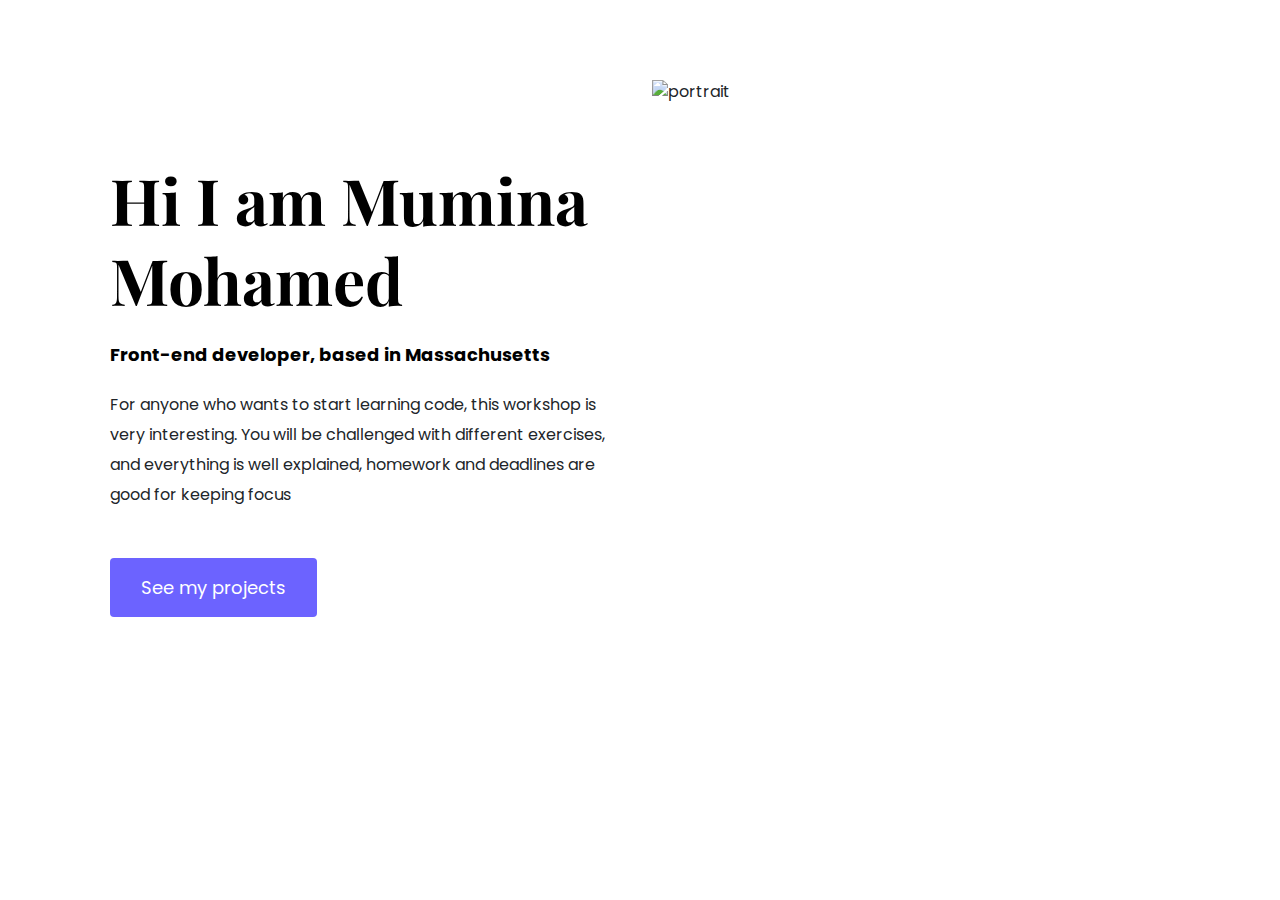
==== about.html @ 8be45987 "made the about page" ====
<!DOCTYPE html>
<html lang="en">
  <head>
    <meta charset="UTF-8" />
    <meta name="viewport" content="width=device-width, initial-scale=1.0" />
    <link
      rel="stylesheet"
      href="https://cdn.jsdelivr.net/npm/bootstrap@5.3.2/dist/css/bootstrap.min.css"
    />
    <link
      href="https://fonts.googleapis.com/css2?family=Playfair+Display:wght@700&amp;family=Poppins:wght@500;700&amp;display=swap"
      rel="stylesheet"
    />
    <link rel="preconnect" href="https://fonts.gstatic.com" />
    <link rel="stylesheet" href="css/style.css" type="text/css" />
    <title>Portfolio</title>
  </head>
  <body>
    <div class="about-section container">
      <div class="row">
        <div class="col-lg-6">
          <div class="about-section content">
            <h1 class="mb-4">Hi I am Mumina Mohamed</h1>
            <h2 class="mb-4">Front-end developer, based in Massachusetts</h2>
            <p class="mb-5">
              For anyone who wants to start learning code, this workshop is very
              interesting. You will be challenged with different exercises, and
              everything is well explained, homework and deadlines are good for
              keeping focus
            </p>
            <a href="" class="btn btn-color">See my projects</a>
          </div>
        </div>
        <div class="col-lg-6">
          <img
            src="https://s3.amazonaws.com/shecodesio-production/uploads/files/000/111/851/original/woman-coding.jpeg?1706040144"
            alt="portrait"
            class="mb-4"
          />
        </div>
      </div>
    </div>

    <script src="https://cdn.jsdelivr.net/npm/bootstrap@5.3.2/dist/js/bootstrap.bundle.min.js"></script>
  </body>
</html>
---- css/style.css ----
:root {
  --branding-color: #272142;
  --color-theme: #6c63ff;
  --secondary-color: #f9f7fe;
  --heading-font-family: "playfair Display", seriff;
  --default-font-family: "poppins", sans seriff;
}

body {
  background: white;
  font-family: var(--default-font-family);
}

.hero {
  text-align: center;
  background: var(--secondary-color);
  padding: 160px 20px;
}
h1,
h2,
h3,
h4,
h5,
h6 {
  color: black;
  font-family: var(--heading-font-family);
  font-weight: bold;
}

h1 {
  font-size: 96px;
  line-height: 1.5;
}
h2 {
  font-size: 64px;
}
p {
  font-size: 16px;
  line-height: 30px;
}
.hero h2 {
  font-weight: normal;
  color: black;
  line-height: 1.4;
  font-size: 24px;
  padding-bottom: 40px;
}
.hero p {
  color: var(--branding-color);
  font-weight: bold;
  margin: 0;
  font-size: 36px;
}
.about-section {
  padding: 80px 20px;
}
.about-section-content {
  margin: 30px;
}
.about-section h1 {
  font-size: 64px;
  font-family: var(--heading-font-family);
  line-height: 80px;
}
.about-section h2 {
  font-size: 18px;
  font-family: var(--default-font-family);
}

.btn-color {
  background: var(--color-theme);
  color: white;
  border-radius: 4px;
  font-size: 18px;
  line-height: 27px;
  padding: 15px 30px;
}

.btn-color-outline {
  color: var(--color-theme);
  border: 1px solid var(--color-theme);
  border-radius: 4px;
  font-size: 18px;
  line-height: 27px;
  padding: 15px 30px;
}

.project-description {
  padding: 120px 60px;
}

@media (max-width: 900px) {
  h1 {
    font-size: 44px;
    line-height: 2;
  }
  h2 {
    font-size: 44px;
  }

  .hero {
    padding: 80px 20px;
  }
  .row {
    justify-content: center;
  }

  .project-description {
    padding: 0;
    text-align: center;
  }
  .about-section {
    text-align: center;
    padding: 0;
  }
  .about-section a {
    margin-bottom: 35px;
  }
}
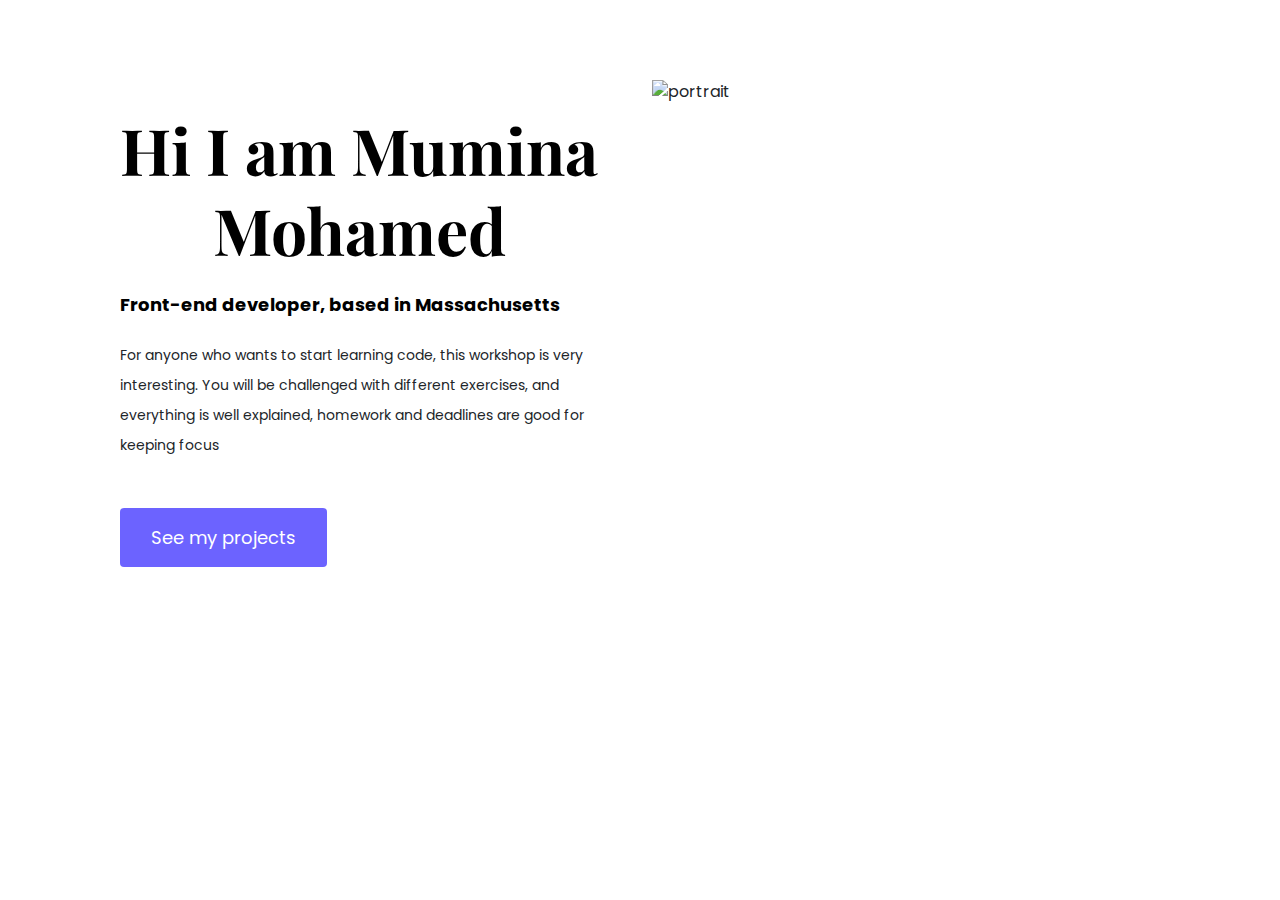
==== commit 3131c442: "worked on the work.html page" ====
--- a/about.html
+++ b/about.html
@@ -16,10 +16,10 @@
     <title>Portfolio</title>
   </head>
   <body>
-    <div class="about-section container">
+    <div class="content-container container">
       <div class="row">
         <div class="col-lg-6">
-          <div class="about-section content">
+          <div class="content">
             <h1 class="mb-4">Hi I am Mumina Mohamed</h1>
             <h2 class="mb-4">Front-end developer, based in Massachusetts</h2>
             <p class="mb-5">
@@ -28,7 +28,7 @@
               everything is well explained, homework and deadlines are good for
               keeping focus
             </p>
-            <a href="" class="btn btn-color">See my projects</a>
+            <a href="work.html" class="btn btn-color">See my projects</a>
           </div>
         </div>
         <div class="col-lg-6">
--- a/css/style.css
+++ b/css/style.css
@@ -51,20 +51,32 @@
   margin: 0;
   font-size: 36px;
 }
-.about-section {
+.content-container {
   padding: 80px 20px;
 }
-.about-section-content {
+.content {
   margin: 30px;
 }
-.about-section h1 {
+.content h1 {
   font-size: 64px;
+  text-align: center;
   font-family: var(--heading-font-family);
   line-height: 80px;
 }
-.about-section h2 {
+.content h2 {
   font-size: 18px;
   font-family: var(--default-font-family);
+}
+
+.content h3 {
+  font-size: 24px;
+  line-height: 1.5;
+  margin: 20px 0 0;
+  font-family: var(--default-font-family);
+}
+.content p {
+  margin: 0;
+  font-size: 14px;
 }
 
 .btn-color {
@@ -109,11 +121,11 @@
     padding: 0;
     text-align: center;
   }
-  .about-section {
+  .content {
     text-align: center;
     padding: 0;
   }
-  .about-section a {
+  .content-container a {
     margin-bottom: 35px;
   }
 }
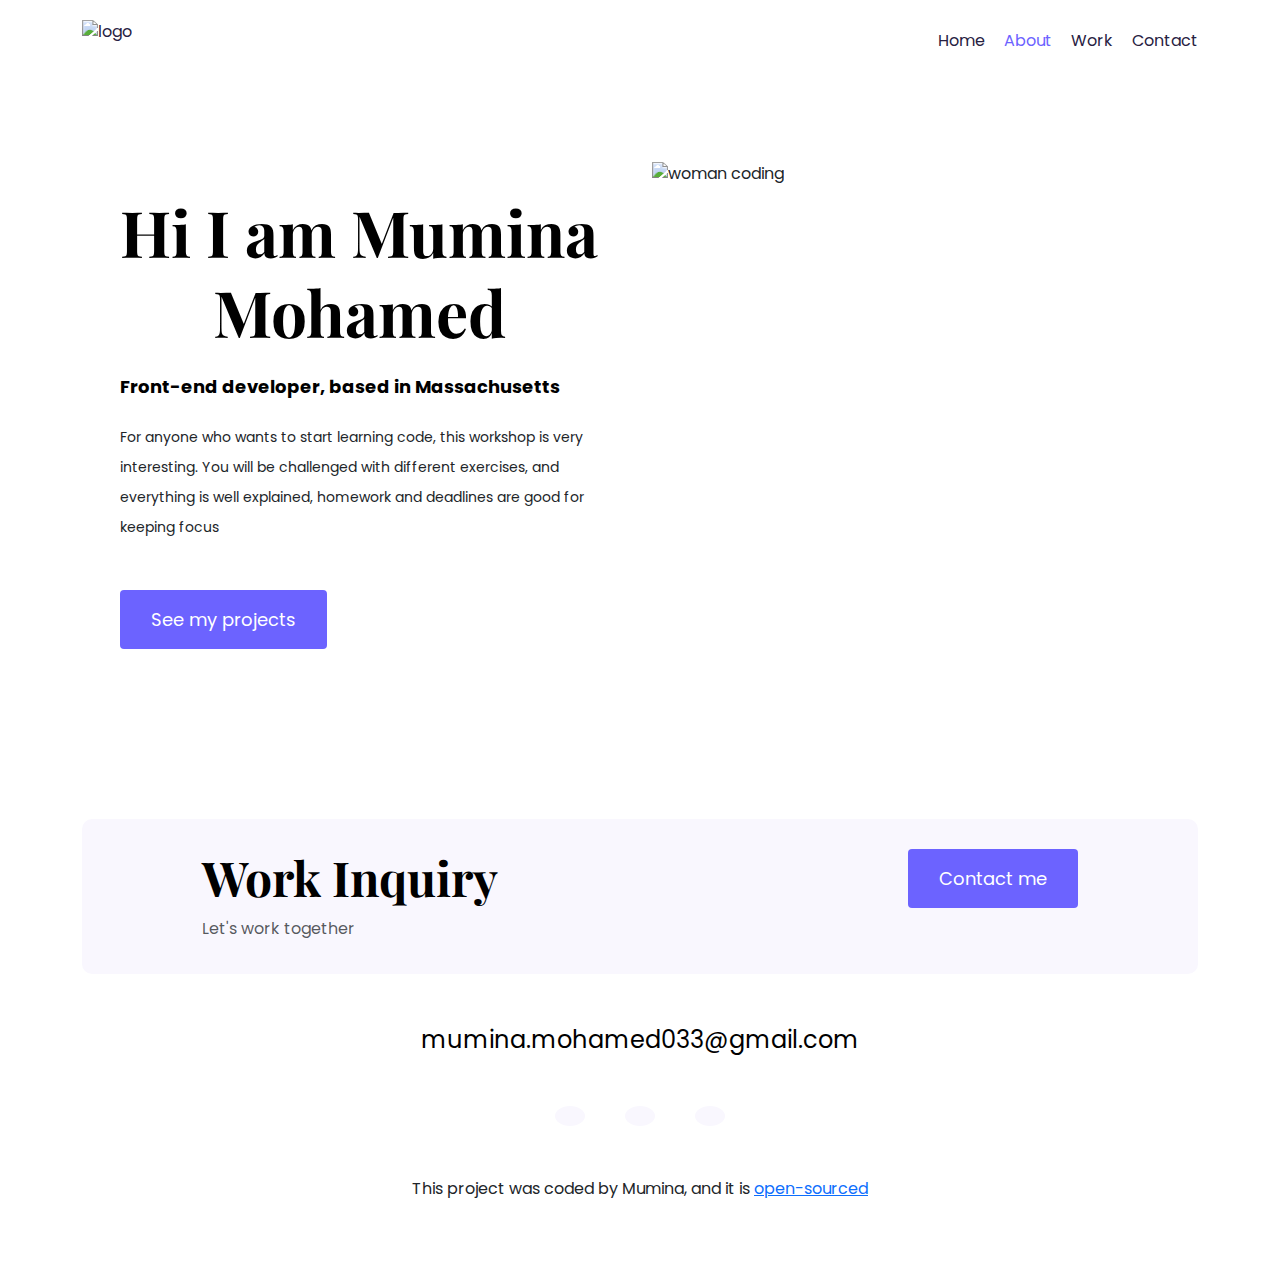
==== commit 219e0c0b: "made adjustments to each page to ensure they're SEO friendly" ====
--- a/about.html
+++ b/about.html
@@ -11,11 +11,48 @@
       href="https://fonts.googleapis.com/css2?family=Playfair+Display:wght@700&amp;family=Poppins:wght@500;700&amp;display=swap"
       rel="stylesheet"
     />
+    <script
+      src="https://kit.fontawesome.com/5cc634219c.js"
+      crossorigin="anonymous"
+    ></script>
     <link rel="preconnect" href="https://fonts.gstatic.com" />
     <link rel="stylesheet" href="css/style.css" type="text/css" />
-    <title>Portfolio</title>
+    <meta
+      name="description"
+      content="Meet Mumina Mohamed, a skilled front-end developer based in Massachusetts. Explore her coding journey, projects, and expertise. Learn more about Mumina and her passion for creating innovative web solutions."
+    />
+    <title>About - Mumina Mohamed</title>
   </head>
   <body>
+    <div class="container">
+      <nav class="d-flex justify-content-between">
+        <a href="index.html" title="Homepage">
+          <img
+            src="https://s3.amazonaws.com/shecodesio-production/uploads/files/000/111/893/original/shecodes_logo.png?1706059832"
+            class="logo d-none d-md-block"
+            alt="logo" />
+          <img
+            src="https://s3.amazonaws.com/shecodesio-production/uploads/files/000/111/894/original/shecodes_logo.png?1706059903
+"
+            class="logo d-block d-md-none"
+            alt="logo"
+        /></a>
+        <ul>
+          <li>
+            <a href="index.html"> Home</a>
+          </li>
+          <li class="active">
+            <a href="about.html" title="About Mumina"> About</a>
+          </li>
+          <li>
+            <a href="work.html" title="Mumina's work"> Work</a>
+          </li>
+          <li>
+            <a href="contact.html" title="Contact Mumina"> Contact</a>
+          </li>
+        </ul>
+      </nav>
+    </div>
     <div class="content-container container">
       <div class="row">
         <div class="col-lg-6">
@@ -34,7 +71,7 @@
         <div class="col-lg-6">
           <img
             src="https://s3.amazonaws.com/shecodesio-production/uploads/files/000/111/851/original/woman-coding.jpeg?1706040144"
-            alt="portrait"
+            alt="woman coding"
             class="mb-4"
           />
         </div>
@@ -42,5 +79,52 @@
     </div>
 
     <script src="https://cdn.jsdelivr.net/npm/bootstrap@5.3.2/dist/js/bootstrap.bundle.min.js"></script>
+    <footer class="container">
+      <div
+        class="contact-box d-flex justify-content-between mb-5 d-none d-md-flex"
+      >
+        <div>
+          <h3>Work Inquiry</h3>
+          <p class="text-muted">Let's work together</p>
+        </div>
+        <div>
+          <a href="contact.html" class="btn btn-color" title="Contact"
+            >Contact me</a
+          >
+        </div>
+      </div>
+      <div class="d-flex justify-content-center mb-5">
+        <a
+          href="mailto:mumina.mohamed033@gmail.com"
+          class="email-link"
+          title="Email"
+          >mumina.mohamed033@gmail.com</a
+        >
+      </div>
+      <div class="social-links d-flex justify-content-center">
+        <a
+          href="https://www.github.com/mumina033"
+          title="Github"
+          target="_blank"
+        >
+          <i class="fab fa-github"></i> </a
+        ><a
+          href="https://www.instagram.com/mumina.codes"
+          title="Instagram"
+          target="_blank"
+        >
+          <i class="fab fa-instagram"></i>
+        </a>
+        <a href="https://www.x.com/mumina033" title="X" target="_blank">
+          <i class="fab fa-x"></i>
+        </a>
+      </div>
+      <p class="text-center mt-5">
+        This project was coded by Mumina, and it is
+        <a href="https://github.com/Mumina033/portfolio-project" target="_blank"
+          >open-sourced</a
+        >
+      </p>
+    </footer>
   </body>
 </html>
--- a/css/style.css
+++ b/css/style.css
@@ -10,11 +10,37 @@
   background: white;
   font-family: var(--default-font-family);
 }
+.logo {
+  max-height: 40px;
+}
+nav {
+  padding: 20px 0;
+}
+nav ul {
+  padding: 0;
+  margin: 0;
+}
+nav li {
+  display: inline;
+  list-style: none;
+  line-height: 42px;
+  margin-left: 15px;
+}
+nav a {
+  text-decoration: none;
+  color: #272142;
+  transition: all 100ms ease-in-out;
+}
+
+nav a:hover,
+nav li.active a {
+  color: var(--color-theme);
+}
 
 .hero {
   text-align: center;
   background: var(--secondary-color);
-  padding: 160px 20px;
+  padding: 120px 20px;
 }
 h1,
 h2,
@@ -34,6 +60,9 @@
 h2 {
   font-size: 64px;
 }
+h3 {
+  font-size: 48px;
+}
 p {
   font-size: 16px;
   line-height: 30px;
@@ -100,8 +129,46 @@
 .project-description {
   padding: 120px 60px;
 }
-
+footer {
+  margin: 60px 0;
+}
+footer .contact-box {
+  background-color: var(--secondary-color);
+  padding: 30px 120px;
+  border-radius: 10px;
+}
+footer .contact-box p {
+  margin: 0;
+}
+
+footer .email-link {
+  text-decoration: none;
+  color: black;
+  font-size: 24px;
+  text-align: center;
+}
+
+footer .email-link:hover {
+  color: var(--color-theme);
+}
+
+footer .social-links a {
+  margin: 0 20px;
+  color: var(--color-theme);
+  background: var(--secondary-color);
+  border-radius: 50%;
+  font-size: 18px;
+  padding: 10px 15px;
+  transition: all 100ms ease-in-out;
+}
+footer .social-links a:hover {
+  color: white;
+  background: var(--branding-color);
+}
 @media (max-width: 900px) {
+  nav a {
+    font-size: 12px;
+  }
   h1 {
     font-size: 44px;
     line-height: 2;
@@ -109,10 +176,13 @@
   h2 {
     font-size: 44px;
   }
-
+  h3 {
+    font-size: 26px;
+  }
   .hero {
     padding: 80px 20px;
   }
+
   .row {
     justify-content: center;
   }
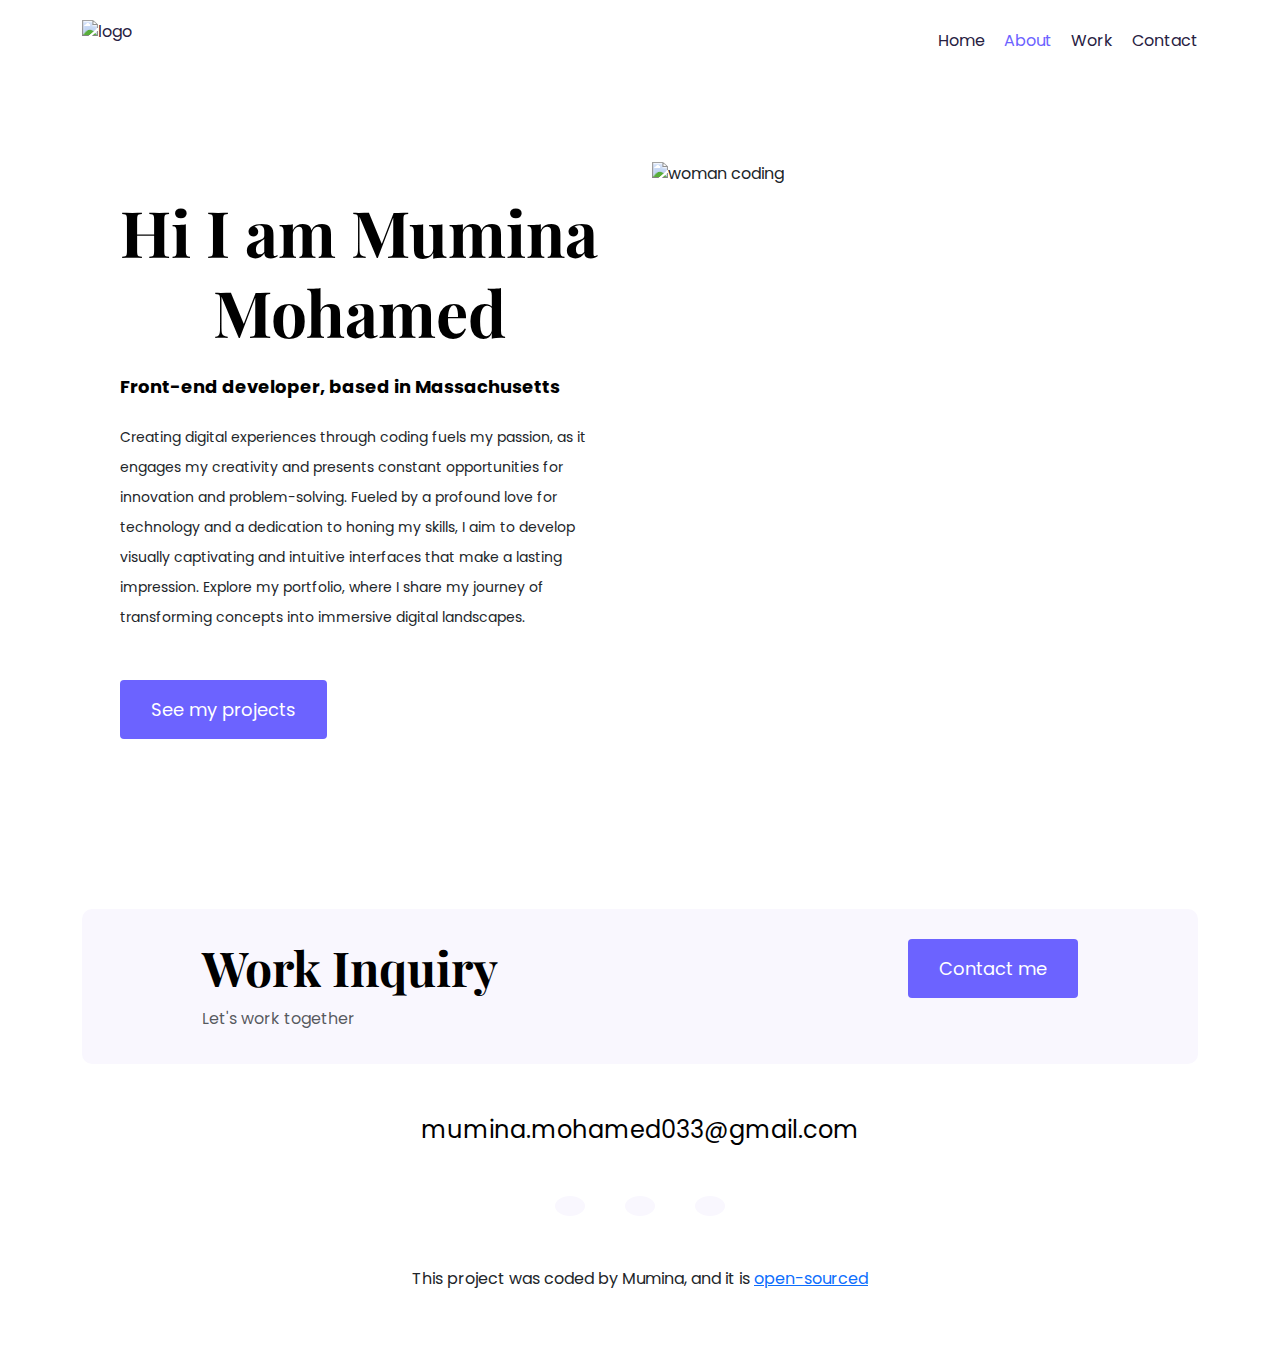
==== commit 2f157305: "added my ai poem project, worked on the about me page, and replaced each project description with re" ====
--- a/about.html
+++ b/about.html
@@ -60,10 +60,13 @@
             <h1 class="mb-4">Hi I am Mumina Mohamed</h1>
             <h2 class="mb-4">Front-end developer, based in Massachusetts</h2>
             <p class="mb-5">
-              For anyone who wants to start learning code, this workshop is very
-              interesting. You will be challenged with different exercises, and
-              everything is well explained, homework and deadlines are good for
-              keeping focus
+              Creating digital experiences through coding fuels my passion, as
+              it engages my creativity and presents constant opportunities for
+              innovation and problem-solving. Fueled by a profound love for
+              technology and a dedication to honing my skills, I aim to develop
+              visually captivating and intuitive interfaces that make a lasting
+              impression. Explore my portfolio, where I share my journey of
+              transforming concepts into immersive digital landscapes.
             </p>
             <a href="work.html" class="btn btn-color">See my projects</a>
           </div>
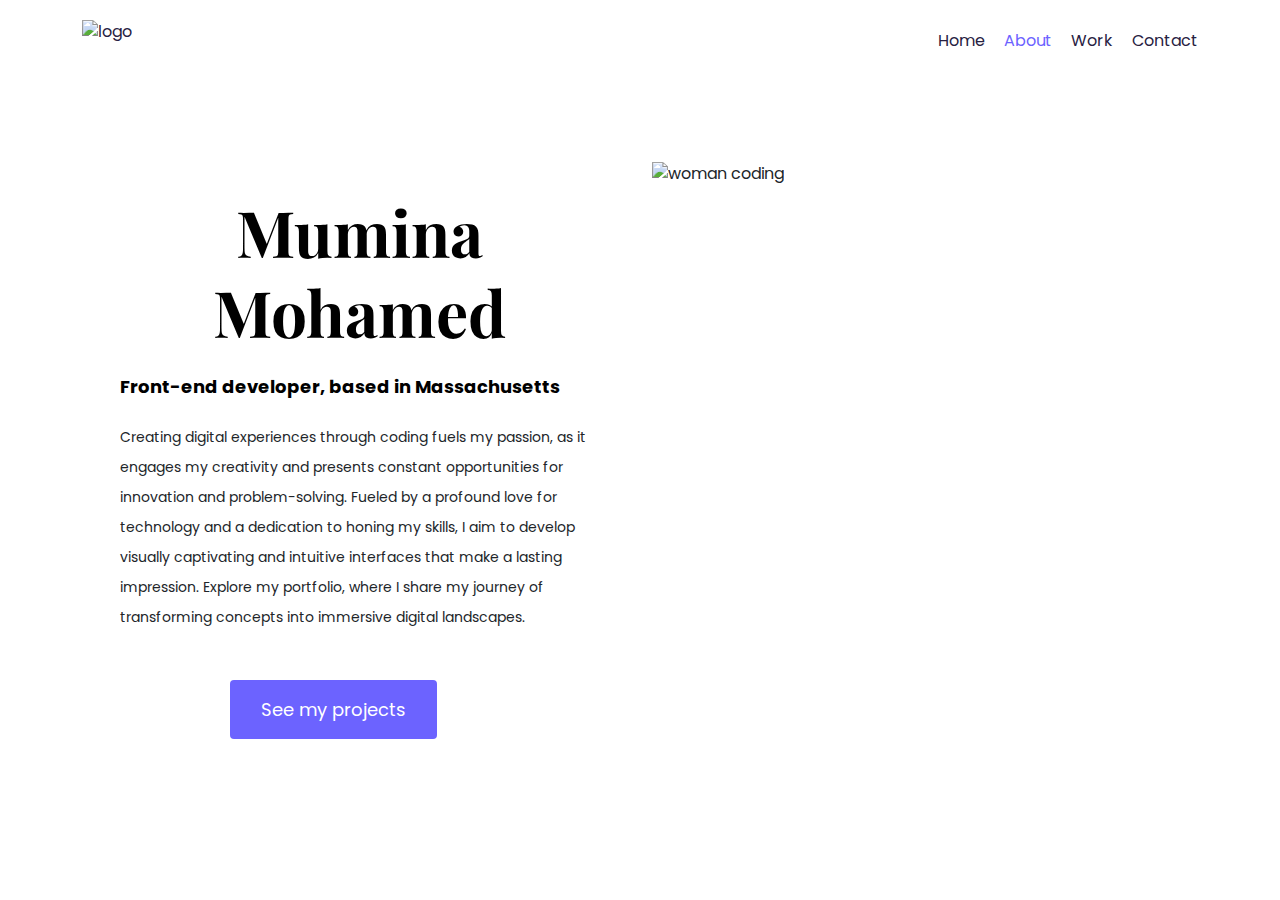
==== commit 7b3a4d83: "fixed an issue with the overflow and linked my email to the contact buttons" ====
--- a/about.html
+++ b/about.html
@@ -23,7 +23,7 @@
     />
     <title>About - Mumina Mohamed</title>
   </head>
-  <body>
+  <body class="about-page">
     <div class="container">
       <nav class="d-flex justify-content-between">
         <a href="index.html" title="Homepage">
@@ -57,7 +57,7 @@
       <div class="row">
         <div class="col-lg-6">
           <div class="content">
-            <h1 class="mb-4">Hi I am Mumina Mohamed</h1>
+            <h1 class="mb-4">Mumina Mohamed</h1>
             <h2 class="mb-4">Front-end developer, based in Massachusetts</h2>
             <p class="mb-5">
               Creating digital experiences through coding fuels my passion, as
@@ -68,66 +68,21 @@
               impression. Explore my portfolio, where I share my journey of
               transforming concepts into immersive digital landscapes.
             </p>
-            <a href="work.html" class="btn btn-color">See my projects</a>
+            <a href="work.html" class="btn btn-color custom-btn"
+              >See my projects</a
+            >
           </div>
         </div>
         <div class="col-lg-6">
           <img
             src="https://s3.amazonaws.com/shecodesio-production/uploads/files/000/111/851/original/woman-coding.jpeg?1706040144"
             alt="woman coding"
-            class="mb-4"
+            class="mb-4 hide"
           />
         </div>
       </div>
     </div>
 
     <script src="https://cdn.jsdelivr.net/npm/bootstrap@5.3.2/dist/js/bootstrap.bundle.min.js"></script>
-    <footer class="container">
-      <div
-        class="contact-box d-flex justify-content-between mb-5 d-none d-md-flex"
-      >
-        <div>
-          <h3>Work Inquiry</h3>
-          <p class="text-muted">Let's work together</p>
-        </div>
-        <div>
-          <a href="contact.html" class="btn btn-color" title="Contact"
-            >Contact me</a
-          >
-        </div>
-      </div>
-      <div class="d-flex justify-content-center mb-5">
-        <a
-          href="mailto:mumina.mohamed033@gmail.com"
-          class="email-link"
-          title="Email"
-          >mumina.mohamed033@gmail.com</a
-        >
-      </div>
-      <div class="social-links d-flex justify-content-center">
-        <a
-          href="https://www.github.com/mumina033"
-          title="Github"
-          target="_blank"
-        >
-          <i class="fab fa-github"></i> </a
-        ><a
-          href="https://www.instagram.com/mumina.codes"
-          title="Instagram"
-          target="_blank"
-        >
-          <i class="fab fa-instagram"></i>
-        </a>
-        <a href="https://www.x.com/mumina033" title="X" target="_blank">
-          <i class="fab fa-x"></i>
-        </a>
-      </div>
-      <p class="text-center mt-5">
-        This project was coded by Mumina, and it is
-        <a href="https://github.com/Mumina033/portfolio-project" target="_blank"
-          >open-sourced</a
-        >
-      </p>
-    </footer>
   </body>
 </html>
--- a/css/style.css
+++ b/css/style.css
@@ -125,6 +125,9 @@
   line-height: 27px;
   padding: 15px 30px;
 }
+.custom-btn {
+  margin-left: 110px;
+}
 
 .project-description {
   padding: 120px 60px;
@@ -169,6 +172,19 @@
   nav a {
     font-size: 12px;
   }
+  body.about-page {
+    font-size: 14px;
+  }
+  .hide {
+    display: none;
+  }
+  .email-link {
+    font-size: 14px;
+  }
+
+  footer.container {
+    display: hidden;
+  }
   h1 {
     font-size: 44px;
     line-height: 2;
@@ -195,7 +211,11 @@
     text-align: center;
     padding: 0;
   }
+
   .content-container a {
     margin-bottom: 35px;
   }
-}
+  .custom-btn {
+    margin-left: 1px;
+  }
+}
